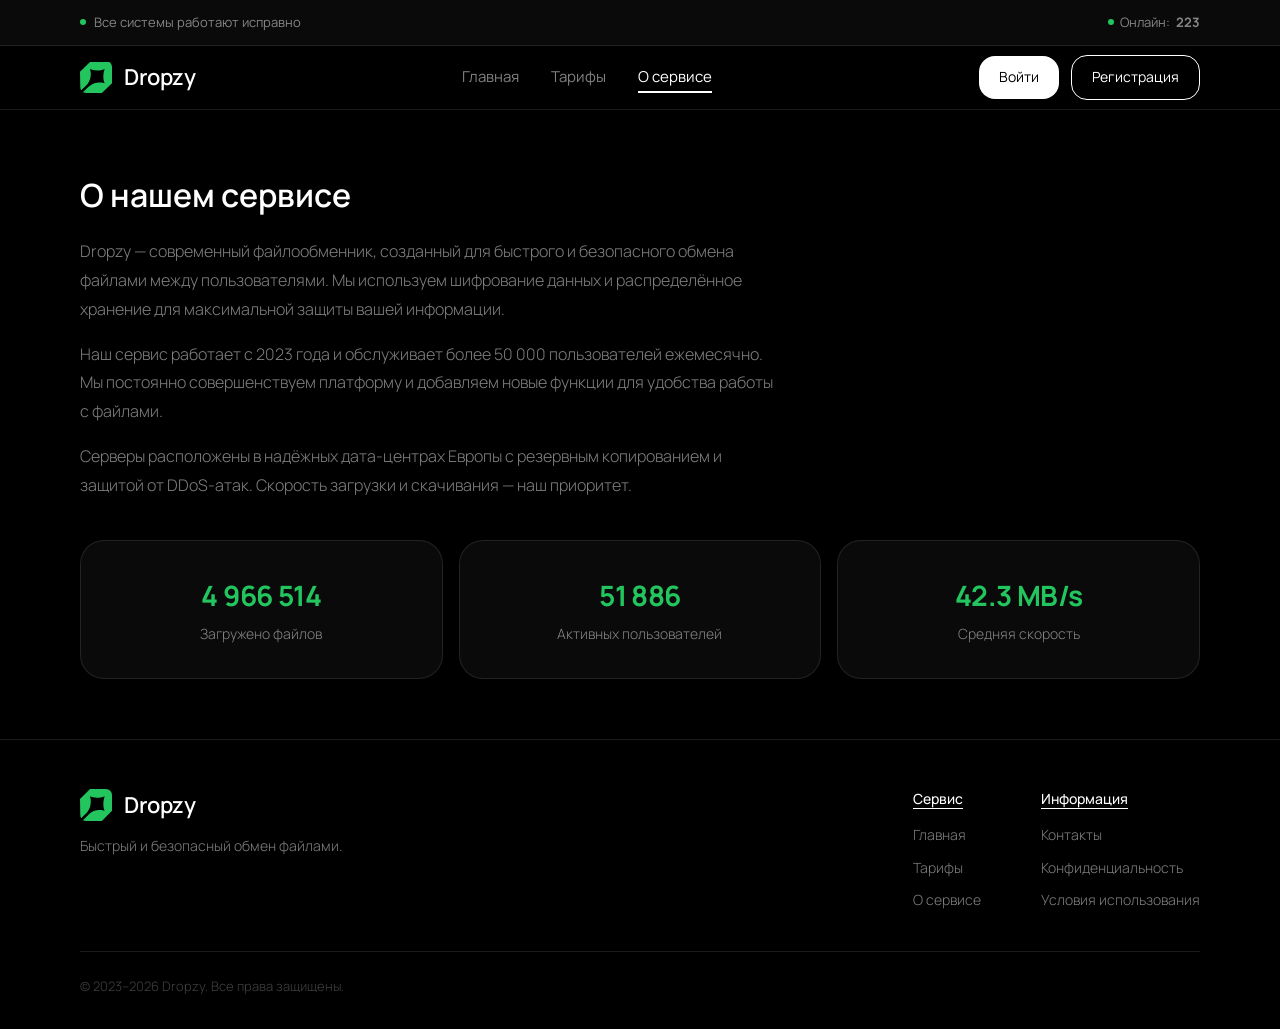
==== website/about.html @ 1d6e1e29 "init" ====
<!DOCTYPE html>
<html lang="ru">
<head>
    <meta charset="UTF-8">
    <meta name="viewport" content="width=device-width, initial-scale=1.0">
    <title>О сервисе — Dropzy</title>
    <meta name="description" content="Безопасный файлообменник для быстрой передачи файлов до 5 GB. Шифрование AES-256.">
    <meta property="og:title" content="Dropzy — Быстрый обмен файлами">
    <meta property="og:description" content="Безопасный файлообменник для быстрой передачи файлов до 5 GB.">
    <link rel="icon" href="static/img/icon.svg" type="image/svg+xml">
    <link rel="preconnect" href="https://fonts.googleapis.com">
    <link rel="preconnect" href="https://fonts.gstatic.com" crossorigin>
    <link href="https://fonts.googleapis.com/css2?family=Manrope:wght@300;400;500;600;700&display=swap" rel="stylesheet">
    <link rel="stylesheet" href="static/css/style.css">
</head>
<body>
<header class="header">
    <div class="header-top">
        <div class="container header-top-inner">
            <div class="status-indicator"><span class="status-dot"></span><span>Все системы работают исправно</span></div>
            <div class="header-top-right"><span class="online-badge"><span class="online-dot"></span>Онлайн: <strong id="onlineCount">—</strong></span></div>
        </div>
    </div>
    <div class="header-main">
        <div class="container header-main-inner">
            <a href="index.html" class="logo"><img src="static/img/logo.svg" alt="Dropzy" class="logo-icon"><span class="logo-text">Dropzy</span></a>
            <button class="mobile-menu-btn" id="mobileMenuBtn" aria-label="Меню"><svg width="24" height="24" viewBox="0 0 24 24" fill="none" stroke="currentColor" stroke-width="2" stroke-linecap="round"><line x1="4" y1="6" x2="20" y2="6"/><line x1="4" y1="12" x2="20" y2="12"/><line x1="4" y1="18" x2="20" y2="18"/></svg></button>
            <nav class="nav"><a href="index.html" class="nav-link ">Главная</a><a href="pricing.html" class="nav-link ">Тарифы</a><a href="about.html" class="nav-link active">О сервисе</a></nav>
            <div class="header-actions"><a href="login.html" class="btn btn-filled">Войти</a><a href="register.html" class="btn btn-outline">Регистрация</a></div>
        </div>
    </div>
</header>
<div class="mobile-overlay" id="mobileOverlay"><div class="mobile-menu">
    <a href="index.html" class="mobile-nav-link">Главная</a><a href="pricing.html" class="mobile-nav-link">Тарифы</a>
    <a href="about.html" class="mobile-nav-link">О сервисе</a><a href="contact.html" class="mobile-nav-link">Контакты</a>
    <div class="mobile-menu-divider"></div>
    <a href="login.html" class="mobile-nav-link">Войти</a><a href="register.html" class="mobile-nav-link">Зарегистрироваться</a>
</div></div>
<div class="toast-container" id="toastContainer"></div>
<main class="main"><div class="container">

<div class="about-hero" style="padding-top:20px">
    <h1>О нашем сервисе</h1>
    <p class="about-text">Dropzy — современный файлообменник, созданный для быстрого и безопасного обмена файлами между пользователями. Мы используем шифрование данных и распределённое хранение для максимальной защиты вашей информации.</p>
    <p class="about-text">Наш сервис работает с 2023 года и обслуживает более 50 000 пользователей ежемесячно. Мы постоянно совершенствуем платформу и добавляем новые функции для удобства работы с файлами.</p>
    <p class="about-text">Серверы расположены в надёжных дата-центрах Европы с резервным копированием и защитой от DDoS-атак. Скорость загрузки и скачивания — наш приоритет.</p>
</div>
<div class="stats-grid">
    <div class="stat-card"><div class="stat-value">4 966 514</div><div class="stat-label">Загружено файлов</div></div>
    <div class="stat-card"><div class="stat-value">51 886</div><div class="stat-label">Активных пользователей</div></div>
    <div class="stat-card"><div class="stat-value">42.3 MB/s</div><div class="stat-label">Средняя скорость</div></div>
</div>

</div></main>
<footer class="footer"><div class="container">
    <div class="footer-top">
        <div class="footer-brand">
            <a href="index.html" class="logo"><img src="static/img/logo.svg" alt="Dropzy" class="logo-icon"><span class="logo-text">Dropzy</span></a>
            <p class="footer-desc">Быстрый и безопасный обмен файлами.</p>
        </div>
        <div class="footer-links">
            <div class="footer-col"><span class="footer-col-title">Сервис</span><a href="index.html">Главная</a><a href="pricing.html">Тарифы</a><a href="about.html">О сервисе</a></div>
            <div class="footer-col"><span class="footer-col-title">Информация</span><a href="contact.html">Контакты</a><a href="privacy.html">Конфиденциальность</a><a href="terms.html">Условия использования</a></div>
        </div>
    </div>
    <div class="footer-bottom"><span>© 2023–2026 Dropzy. Все права защищены.</span></div>
</div></footer>
<script src="static/js/main.js"></script>
</body>
</html>
---- website/static/css/style.css ----
/* ===== Variables ===== */
:root {
    --bg: #000000;
    --bg-item: #0a0a0a;
    --bg-item-hover: #111111;
    --border: rgba(255,255,255,0.1);
    --border-hover: rgba(255,255,255,0.2);
    --text: #ffffff;
    --text-secondary: rgba(255,255,255,0.5);
    --text-tertiary: rgba(255,255,255,0.25);
    --green: #22c55e;
    --green-dim: rgba(34,197,94,0.15);
    --blue: #3b82f6;
    --red: #ef4444;
    --yellow: #eab308;
    --radius-sm: 12px;
    --radius-md: 16px;
    --radius-lg: 24px;
    --radius-xl: 32px;
    --font: 'Manrope', system-ui, -apple-system, sans-serif;
    --max-w: 1200px;
    --transition: 0.3s cubic-bezier(0.4,0,0.2,1);
}

/* ===== Reset ===== */
*,*::before,*::after{margin:0;padding:0;box-sizing:border-box}
html{scroll-behavior:smooth;-webkit-font-smoothing:antialiased;-moz-osx-font-smoothing:grayscale}
body{font-family:var(--font);background:var(--bg);color:var(--text);font-size:16px;line-height:1.6;min-height:100vh;display:flex;flex-direction:column}
a{color:inherit;text-decoration:none}
img{max-width:100%;display:block}
button,input,textarea,select{font-family:inherit;font-size:inherit;color:inherit;border:none;outline:none;background:none}

/* ===== Container ===== */
.container{max-width:var(--max-w);margin:0 auto;padding:0 40px;width:100%}

/* ===== Header ===== */
.header{position:fixed;top:0;left:0;right:0;z-index:100}

.header-top{background:var(--bg-item);border-bottom:1px solid var(--border);height:46px;display:flex;align-items:center}
.header-top-inner{display:flex;justify-content:space-between;align-items:center}
.status-indicator{display:flex;align-items:center;gap:8px;font-size:13px;color:var(--text-secondary)}
.status-dot{width:6px;height:6px;border-radius:50%;background:var(--green);animation:pulse-dot 2s ease-in-out infinite}
@keyframes pulse-dot{0%,100%{opacity:1}50%{opacity:0.4}}

.header-top-right{display:flex;align-items:center;gap:16px}
.online-badge{display:flex;align-items:center;gap:6px;font-size:13px;color:var(--text-secondary)}
.online-dot{width:6px;height:6px;border-radius:50%;background:var(--green)}

.header-main{backdrop-filter:blur(50px);-webkit-backdrop-filter:blur(50px);background:rgba(0,0,0,0.6);border-bottom:1px solid var(--border);height:64px;display:flex;align-items:center}
.header-main-inner{display:flex;align-items:center;justify-content:space-between;gap:40px}

.logo{display:flex;align-items:center;gap:12px;flex-shrink:0}
.logo-icon{width:32px;height:32px;object-fit:contain;border-radius:6px}
.logo-text{font-size:22px;font-weight:600;letter-spacing:-0.02em}

.mobile-menu-btn{display:none;align-items:center;justify-content:center;width:40px;height:40px;border-radius:var(--radius-sm);cursor:pointer;color:var(--text);transition:opacity var(--transition)}
.mobile-menu-btn:hover{opacity:0.7}

.nav{display:flex;align-items:center;gap:32px}
.nav-link{font-size:15px;font-weight:400;color:var(--text-secondary);transition:opacity var(--transition);position:relative}
.nav-link:hover,.nav-link.active{color:var(--text);opacity:1}
.nav-link.active::after{content:'';position:absolute;bottom:-4px;left:0;right:0;height:2px;background:var(--text)}

.header-actions{display:flex;align-items:center;gap:12px}

/* ===== Buttons ===== */
.btn{display:inline-flex;align-items:center;justify-content:center;gap:8px;padding:10px 20px;border-radius:var(--radius-md);font-size:14px;font-weight:400;cursor:pointer;transition:opacity var(--transition),background var(--transition),color var(--transition);white-space:nowrap;text-decoration:none}
.btn:disabled,.btn.disabled{opacity:0.4;cursor:not-allowed}
.btn-filled{background:var(--text);color:var(--bg)}
.btn-filled:hover:not(:disabled){opacity:0.85}
.btn-outline{background:transparent;color:var(--text);border:1px solid var(--text)}
.btn-outline:hover:not(:disabled){opacity:0.8}
.btn-green{background:var(--green);color:white}
.btn-green:hover:not(:disabled){opacity:0.85}
.btn-ghost{background:transparent;color:var(--text-secondary);padding:8px 16px}
.btn-ghost:hover{color:var(--text)}
.btn-sm{padding:7px 14px;font-size:13px;border-radius:var(--radius-sm)}
.btn-lg{padding:14px 28px;font-size:16px}

/* ===== Main ===== */
.main{flex:1;padding-top:150px;padding-bottom:60px}

/* ===== Hero ===== */
.hero{position:relative;background:var(--bg-item);border:1px solid var(--border);border-radius:var(--radius-xl);padding:60px;overflow:hidden;margin-bottom:50px}
.hero::before{content:'';position:absolute;top:-50%;right:-20%;width:500px;height:500px;border-radius:50%;background:radial-gradient(circle,rgba(34,197,94,0.08) 0%,transparent 70%);pointer-events:none}
.hero-content{position:relative;z-index:2;max-width:600px}
.hero h1{font-size:36px;font-weight:600;line-height:1.2;letter-spacing:-0.02em;margin-bottom:12px}
.hero p{font-size:18px;color:var(--text-secondary);font-weight:300;margin-bottom:28px}

.hero-floating{position:absolute;top:0;right:0;bottom:0;width:480px;z-index:1;pointer-events:none}
.hero-float{position:absolute;width:160px;height:auto;object-fit:contain;opacity:0.85;filter:drop-shadow(0 8px 28px rgba(0,0,0,0.45))}

.hero-float-1{top:8%;left:60px;animation:float-1 6s ease-in-out infinite;width:180px}
.hero-float-2{top:42%;left:220px;animation:float-2 7s ease-in-out infinite;width:145px;opacity:0.65}
.hero-float-3{bottom:6%;left:100px;animation:float-3 8s ease-in-out infinite;width:120px;opacity:0.5}

@keyframes float-1{0%,100%{transform:translateY(0) rotate(-3deg)}50%{transform:translateY(-14px) rotate(2deg)}}
@keyframes float-2{0%,100%{transform:translateY(0) rotate(2deg)}50%{transform:translateY(-18px) rotate(-3deg)}}
@keyframes float-3{0%,100%{transform:translateY(0) rotate(-1deg)}50%{transform:translateY(-12px) rotate(4deg)}}

/* ===== Section titles ===== */
.section-title{font-size:22px;font-weight:500;margin-bottom:8px}
.section-subtitle{font-size:15px;color:var(--text-secondary);font-weight:300;margin-bottom:28px}

/* ===== Upload Zone ===== */
.upload-section{margin-bottom:50px}

.upload-zone{
    border:2px dashed var(--border);
    border-radius:var(--radius-lg);
    padding:48px 32px;
    text-align:center;
    cursor:pointer;
    transition:border-color var(--transition),background var(--transition);
    position:relative;
}
.upload-zone:hover,.upload-zone.dragover{
    border-color:var(--green);
    background:rgba(34,197,94,0.03);
}
.upload-zone-compact{padding:20px 24px}
.upload-zone-compact .upload-zone-content{flex-direction:row;gap:12px;align-items:center}

.upload-zone-content{display:flex;flex-direction:column;align-items:center;gap:12px}
.upload-zone-icon{color:var(--text-secondary)}
.upload-zone-text{font-size:16px;color:var(--text-secondary);font-weight:400}
.upload-zone-btn{color:var(--green);cursor:pointer;text-decoration:underline;text-underline-offset:3px;font-weight:500}
.upload-zone-hint{font-size:14px;color:var(--text-tertiary)}
.upload-zone-limit{font-size:13px;color:var(--text-tertiary);margin-top:4px}

/* Upload progress */
.upload-progress{
    margin-top:16px;
    background:var(--bg-item);
    border:1px solid var(--border);
    border-radius:var(--radius-md);
    padding:16px 20px;
}
.upload-progress-info{display:flex;justify-content:space-between;margin-bottom:10px;font-size:14px}
.upload-progress-name{font-weight:500}
.upload-progress-size{color:var(--text-secondary);font-weight:300}
.upload-progress-bar{height:4px;background:rgba(255,255,255,0.08);border-radius:2px;overflow:hidden}
.upload-progress-fill{height:100%;background:var(--green);border-radius:2px;transition:width 0.3s ease}
.upload-progress-footer{display:flex;justify-content:space-between;margin-top:8px;font-size:13px;color:var(--text-secondary)}
.upload-progress-cancel{color:var(--red);cursor:pointer;font-size:13px}
.upload-progress-cancel:hover{opacity:0.7}

/* ===== How it works ===== */
.how-section{margin-bottom:50px}
.how-steps{display:flex;align-items:flex-start;gap:16px}
.how-step{flex:1;background:var(--bg-item);border:1px solid var(--border);border-radius:var(--radius-lg);padding:28px;text-align:center;transition:border-color var(--transition)}
.how-step:hover{border-color:var(--border-hover)}
.how-step-num{width:40px;height:40px;border-radius:50%;background:var(--green-dim);color:var(--green);display:flex;align-items:center;justify-content:center;font-weight:600;font-size:18px;margin:0 auto 14px}
.how-step h3{font-size:16px;font-weight:500;margin-bottom:8px}
.how-step p{font-size:14px;color:var(--text-secondary);font-weight:300;line-height:1.5}
.how-step-arrow{color:var(--text-tertiary);font-size:24px;padding-top:48px;flex-shrink:0}

/* ===== Features grid ===== */
.features{display:grid;grid-template-columns:repeat(3,1fr);gap:16px;margin-bottom:50px}
.feature-card{background:var(--bg-item);border:1px solid var(--border);border-radius:var(--radius-lg);padding:32px;text-align:center;transition:border-color var(--transition);overflow:hidden}
.feature-card:hover{border-color:var(--border-hover)}
.feature-icon{font-size:36px;margin-bottom:16px;display:flex;align-items:center;justify-content:center}
.feature-img{width:128px;height:128px;object-fit:contain}
.feature-card h3{font-size:17px;font-weight:500;margin-bottom:8px}
.feature-card p{font-size:14px;color:var(--text-secondary);font-weight:300;line-height:1.5}

/* ===== File list ===== */
.files-section{margin-bottom:50px}
.dashboard-header{padding-top:20px;margin-bottom:24px}
.file-list{display:flex;flex-direction:column;gap:8px}
.file-item{display:flex;align-items:center;gap:16px;padding:16px 24px;background:var(--bg-item);border:1px solid var(--border);border-radius:var(--radius-md);transition:border-color var(--transition),background var(--transition)}
.file-item:hover{border-color:var(--border-hover);background:var(--bg-item-hover)}
.file-icon{font-size:28px;flex-shrink:0;width:40px;text-align:center}
.file-info{flex:1;min-width:0}
.file-name{font-size:15px;font-weight:500;overflow:hidden;text-overflow:ellipsis;white-space:nowrap}
.file-meta{display:flex;align-items:center;gap:12px;margin-top:4px;font-size:13px;color:var(--text-secondary);font-weight:300}
.file-meta-sep{width:3px;height:3px;border-radius:50%;background:var(--text-tertiary);flex-shrink:0}
.file-status{display:flex;align-items:center;gap:8px;flex-shrink:0}

.status-badge{font-size:13px;font-weight:400;padding:4px 12px;border-radius:20px;white-space:nowrap}
.status-active{color:var(--green);background:var(--green-dim)}
.status-expiring_soon{color:var(--yellow);background:rgba(234,179,8,0.15)}
.status-expired{color:var(--text-tertiary);background:rgba(255,255,255,0.05)}
.status-deleted{color:var(--red);background:rgba(239,68,68,0.1)}

.file-download{flex-shrink:0}

/* ===== Pricing ===== */
.pricing-grid{display:grid;grid-template-columns:repeat(3,1fr);gap:16px;margin-top:28px}
.pricing-card{background:var(--bg-item);border:1px solid var(--border);border-radius:var(--radius-xl);padding:36px;display:flex;flex-direction:column;transition:border-color var(--transition)}
.pricing-card:hover{border-color:var(--border-hover)}
.pricing-card.popular{border-color:var(--green);position:relative}
.pricing-card.popular::after{content:'Популярный';position:absolute;top:16px;right:16px;font-size:12px;font-weight:500;padding:4px 10px;border-radius:20px;background:var(--green-dim);color:var(--green)}
.pricing-name{font-size:18px;font-weight:600;margin-bottom:8px}
.pricing-price{font-size:32px;font-weight:700;margin-bottom:4px;letter-spacing:-0.02em}
.pricing-price span{font-size:16px;font-weight:300;color:var(--text-secondary)}
.pricing-features{list-style:none;margin:24px 0;display:flex;flex-direction:column;gap:12px;flex:1}
.pricing-features li{font-size:14px;color:var(--text-secondary);font-weight:300;display:flex;align-items:center;gap:8px}
.pricing-features li::before{content:'✓';color:var(--green);font-weight:600;flex-shrink:0}
.pricing-card .btn{width:100%}

/* ===== Forms ===== */
.form-page{max-width:420px;margin:0 auto;padding-top:40px}
.form-card{background:var(--bg-item);border:1px solid var(--border);border-radius:var(--radius-xl);padding:40px}
.form-title{font-size:24px;font-weight:600;text-align:center;margin-bottom:8px}
.form-subtitle{font-size:15px;color:var(--text-secondary);font-weight:300;text-align:center;margin-bottom:28px}
.form-group{margin-bottom:16px}
.form-label{display:block;font-size:14px;font-weight:400;margin-bottom:6px;color:var(--text-secondary)}
.form-input{width:100%;padding:12px 16px;background:rgba(255,255,255,0.05);border:1px solid var(--border);border-radius:var(--radius-sm);color:var(--text);font-size:15px;transition:border-color var(--transition)}
.form-input:focus{border-color:var(--green)}
.form-input::placeholder{color:var(--text-tertiary)}
.form-input.error{border-color:var(--red)}
.form-checkbox{display:flex;align-items:flex-start;gap:10px;margin:20px 0;font-size:14px;color:var(--text-secondary);cursor:pointer}
.form-checkbox input[type="checkbox"]{width:18px;height:18px;margin-top:1px;accent-color:var(--green);cursor:pointer;flex-shrink:0}
.form-error{color:var(--red);font-size:13px;margin-top:6px}
.form-errors{background:rgba(239,68,68,0.1);border:1px solid rgba(239,68,68,0.2);border-radius:var(--radius-sm);padding:12px 16px;margin-bottom:20px}
.form-errors p{color:var(--red);font-size:14px;margin-bottom:4px}
.form-errors p:last-child{margin-bottom:0}
.form-footer{text-align:center;margin-top:20px;font-size:14px;color:var(--text-secondary)}
.form-footer a{color:var(--green);transition:opacity var(--transition)}
.form-footer a:hover{opacity:0.8}
.form-btn{width:100%;margin-top:8px}

/* ===== Success page ===== */
.success-page{text-align:center;padding-top:60px;max-width:520px;margin:0 auto}
.success-icon{font-size:64px;margin-bottom:20px}
.success-page h1{font-size:28px;font-weight:600;margin-bottom:16px}
.success-page p{font-size:15px;color:var(--text-secondary);font-weight:300;line-height:1.7;margin-bottom:12px}
.success-email{font-weight:500;color:var(--green)}
.success-actions{display:flex;align-items:center;justify-content:center;gap:12px;margin-top:28px}

/* ===== About / Stats ===== */
.about-hero{margin-bottom:40px}
.about-hero h1{font-size:32px;font-weight:600;margin-bottom:16px}
.about-text{font-size:16px;color:var(--text-secondary);font-weight:300;line-height:1.8;margin-bottom:16px;max-width:700px}
.stats-grid{display:grid;grid-template-columns:repeat(3,1fr);gap:16px;margin-top:40px}
.stat-card{background:var(--bg-item);border:1px solid var(--border);border-radius:var(--radius-lg);padding:32px;text-align:center}
.stat-value{font-size:28px;font-weight:700;color:var(--green);margin-bottom:6px;letter-spacing:-0.02em}
.stat-label{font-size:14px;color:var(--text-secondary);font-weight:300}

/* ===== Contact ===== */
.contact-layout{max-width:600px;margin:0 auto;padding-top:40px}
.contact-sent{text-align:center;padding:40px}
.contact-sent-icon{font-size:48px;margin-bottom:16px}

/* ===== Legal ===== */
.legal-page{max-width:760px;margin:0 auto;padding-top:40px}
.legal-page h1{font-size:28px;font-weight:600;margin-bottom:28px}
.legal-page h2{font-size:18px;font-weight:600;margin-top:28px;margin-bottom:12px}
.legal-page p{font-size:15px;color:var(--text-secondary);font-weight:300;line-height:1.8;margin-bottom:12px}

/* ===== Toast ===== */
.toast-container{position:fixed;bottom:24px;left:50%;transform:translateX(-50%);z-index:1000;display:flex;flex-direction:column;gap:8px;pointer-events:none}
.toast{background:var(--bg-item);border:1px solid var(--border);border-radius:var(--radius-sm);padding:12px 20px;font-size:14px;color:var(--text);pointer-events:auto;animation:toast-in .3s ease-out;white-space:nowrap}
.toast.toast-out{animation:toast-out .25s ease-in forwards}
@keyframes toast-in{from{opacity:0;transform:translateY(12px) scale(.97)}to{opacity:1;transform:translateY(0) scale(1)}}
@keyframes toast-out{from{opacity:1}to{opacity:0;transform:translateY(-6px)}}

/* ===== Mobile overlay ===== */
.mobile-overlay{display:none;position:fixed;inset:0;z-index:200;background:var(--bg)}
.mobile-overlay.open{display:flex;flex-direction:column}
.mobile-menu{padding:120px 40px 40px;display:flex;flex-direction:column;gap:4px}
.mobile-nav-link{padding:12px;border-radius:var(--radius-sm);font-size:15px;color:var(--text-secondary);transition:background var(--transition),color var(--transition)}
.mobile-nav-link:hover{background:rgba(255,255,255,0.05);color:var(--text)}
.mobile-menu-divider{height:1px;background:var(--border);margin:8px 0}

/* ===== Footer ===== */
.footer{border-top:1px solid var(--border);padding:48px 0 32px}
.footer-top{display:flex;justify-content:space-between;gap:40px;margin-bottom:40px}
.footer-brand{max-width:300px}
.footer-desc{margin-top:12px;font-size:14px;color:var(--text-secondary);font-weight:300}
.footer-links{display:flex;gap:60px}
.footer-col{display:flex;flex-direction:column;gap:10px}
.footer-col-title{font-size:14px;font-weight:500;text-decoration:underline;text-underline-offset:4px;margin-bottom:4px}
.footer-col a{font-size:14px;color:var(--text-secondary);transition:color var(--transition);font-weight:300}
.footer-col a:hover{color:var(--text)}
.footer-bottom{padding-top:24px;border-top:1px solid var(--border);font-size:13px;color:var(--text-tertiary);font-weight:300}

/* ===== Responsive ===== */
@media(max-width:1024px){
    .container{padding:0 24px}
    .hero{padding:40px}
    .hero h1{font-size:28px}
    .hero-floating{width:340px}
    .hero-float-1{width:140px;left:30px}
    .hero-float-2{width:115px;left:160px}
    .hero-float-3{width:95px;left:70px}
    .features,.how-steps{grid-template-columns:1fr;display:flex;flex-direction:column}
    .how-step-arrow{display:none}
    .pricing-grid,.stats-grid{grid-template-columns:1fr;max-width:420px;margin-left:auto;margin-right:auto}
}
@media(max-width:768px){
    .container{padding:0 20px}
    .header-top{display:none}
    .main{padding-top:100px;padding-bottom:40px}
    .header-main{height:56px}
    .nav,.header-actions{display:none}
    .mobile-menu-btn{display:flex}
    .hero{padding:28px;border-radius:var(--radius-lg);text-align:center;margin-bottom:32px}
    .hero h1{font-size:22px}
    .hero p{font-size:15px}
    .hero::before{display:none}
    .hero-floating{display:none}
    .file-item{flex-wrap:wrap;padding:14px 16px;gap:10px}
    .file-info{flex:1;min-width:calc(100% - 60px)}
    .file-status{width:100%;justify-content:space-between}
    .file-meta{flex-wrap:wrap;gap:6px}
    .file-meta-sep{display:none}
    .features{gap:10px;margin-bottom:32px}
    .feature-card{padding:24px;border-radius:var(--radius-lg)}
    .section-title,.section-subtitle{text-align:center}
    .form-card{padding:24px;border-radius:var(--radius-lg)}
    .footer-top{flex-direction:column;gap:28px}
    .footer-links{gap:36px}
    .footer-brand{max-width:100%}
    .upload-zone{padding:32px 20px}
}
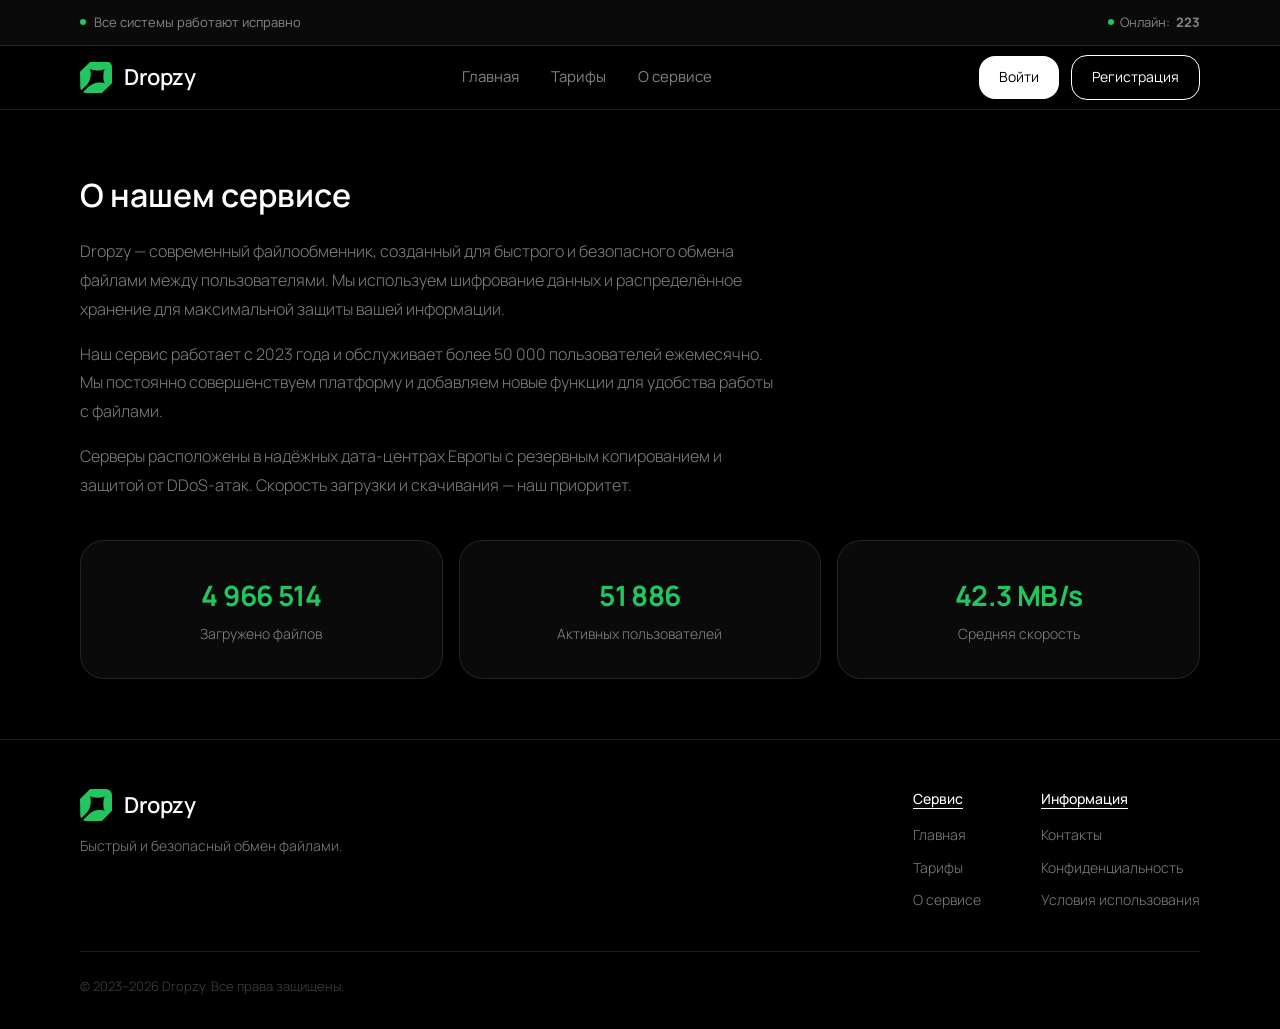
==== commit 201365de: "SPA transitions + clean URLs" ====
--- a/website/about.html
+++ b/website/about.html
@@ -23,18 +23,18 @@
     </div>
     <div class="header-main">
         <div class="container header-main-inner">
-            <a href="index.html" class="logo"><img src="static/img/logo.svg" alt="Dropzy" class="logo-icon"><span class="logo-text">Dropzy</span></a>
+            <a href="/" class="logo"><img src="static/img/logo.svg" alt="Dropzy" class="logo-icon"><span class="logo-text">Dropzy</span></a>
             <button class="mobile-menu-btn" id="mobileMenuBtn" aria-label="Меню"><svg width="24" height="24" viewBox="0 0 24 24" fill="none" stroke="currentColor" stroke-width="2" stroke-linecap="round"><line x1="4" y1="6" x2="20" y2="6"/><line x1="4" y1="12" x2="20" y2="12"/><line x1="4" y1="18" x2="20" y2="18"/></svg></button>
-            <nav class="nav"><a href="index.html" class="nav-link ">Главная</a><a href="pricing.html" class="nav-link ">Тарифы</a><a href="about.html" class="nav-link active">О сервисе</a></nav>
-            <div class="header-actions"><a href="login.html" class="btn btn-filled">Войти</a><a href="register.html" class="btn btn-outline">Регистрация</a></div>
+            <nav class="nav"><a href="/" class="nav-link ">Главная</a><a href="/pricing" class="nav-link ">Тарифы</a><a href="/about" class="nav-link active">О сервисе</a></nav>
+            <div class="header-actions"><a href="/login" class="btn btn-filled">Войти</a><a href="/register" class="btn btn-outline">Регистрация</a></div>
         </div>
     </div>
 </header>
 <div class="mobile-overlay" id="mobileOverlay"><div class="mobile-menu">
-    <a href="index.html" class="mobile-nav-link">Главная</a><a href="pricing.html" class="mobile-nav-link">Тарифы</a>
-    <a href="about.html" class="mobile-nav-link">О сервисе</a><a href="contact.html" class="mobile-nav-link">Контакты</a>
+    <a href="/" class="mobile-nav-link">Главная</a><a href="/pricing" class="mobile-nav-link">Тарифы</a>
+    <a href="/about" class="mobile-nav-link">О сервисе</a><a href="/contact" class="mobile-nav-link">Контакты</a>
     <div class="mobile-menu-divider"></div>
-    <a href="login.html" class="mobile-nav-link">Войти</a><a href="register.html" class="mobile-nav-link">Зарегистрироваться</a>
+    <a href="/login" class="mobile-nav-link">Войти</a><a href="/register" class="mobile-nav-link">Зарегистрироваться</a>
 </div></div>
 <div class="toast-container" id="toastContainer"></div>
 <main class="main"><div class="container">
@@ -55,12 +55,12 @@
 <footer class="footer"><div class="container">
     <div class="footer-top">
         <div class="footer-brand">
-            <a href="index.html" class="logo"><img src="static/img/logo.svg" alt="Dropzy" class="logo-icon"><span class="logo-text">Dropzy</span></a>
+            <a href="/" class="logo"><img src="static/img/logo.svg" alt="Dropzy" class="logo-icon"><span class="logo-text">Dropzy</span></a>
             <p class="footer-desc">Быстрый и безопасный обмен файлами.</p>
         </div>
         <div class="footer-links">
-            <div class="footer-col"><span class="footer-col-title">Сервис</span><a href="index.html">Главная</a><a href="pricing.html">Тарифы</a><a href="about.html">О сервисе</a></div>
-            <div class="footer-col"><span class="footer-col-title">Информация</span><a href="contact.html">Контакты</a><a href="privacy.html">Конфиденциальность</a><a href="terms.html">Условия использования</a></div>
+            <div class="footer-col"><span class="footer-col-title">Сервис</span><a href="/">Главная</a><a href="/pricing">Тарифы</a><a href="/about">О сервисе</a></div>
+            <div class="footer-col"><span class="footer-col-title">Информация</span><a href="/contact">Контакты</a><a href="/privacy">Конфиденциальность</a><a href="/terms">Условия использования</a></div>
         </div>
     </div>
     <div class="footer-bottom"><span>© 2023–2026 Dropzy. Все права защищены.</span></div>
--- a/website/static/css/style.css
+++ b/website/static/css/style.css
@@ -56,10 +56,11 @@
 .mobile-menu-btn{display:none;align-items:center;justify-content:center;width:40px;height:40px;border-radius:var(--radius-sm);cursor:pointer;color:var(--text);transition:opacity var(--transition)}
 .mobile-menu-btn:hover{opacity:0.7}
 
-.nav{display:flex;align-items:center;gap:32px}
-.nav-link{font-size:15px;font-weight:400;color:var(--text-secondary);transition:opacity var(--transition);position:relative}
-.nav-link:hover,.nav-link.active{color:var(--text);opacity:1}
-.nav-link.active::after{content:'';position:absolute;bottom:-4px;left:0;right:0;height:2px;background:var(--text)}
+.nav{display:flex;align-items:center;gap:32px;position:relative}
+.nav-link{font-size:15px;font-weight:400;color:var(--text-secondary);transition:color 0.3s ease;position:relative}
+.nav-link:hover{color:var(--text)}
+.nav-link.active{color:var(--text)}
+.nav-indicator{position:absolute;bottom:-4px;height:2px;background:var(--text);border-radius:1px;transition:left 0.35s cubic-bezier(0.4,0,0.2,1),width 0.35s cubic-bezier(0.4,0,0.2,1),opacity 0.25s ease;pointer-events:none;opacity:0}
 
 .header-actions{display:flex;align-items:center;gap:12px}
 
